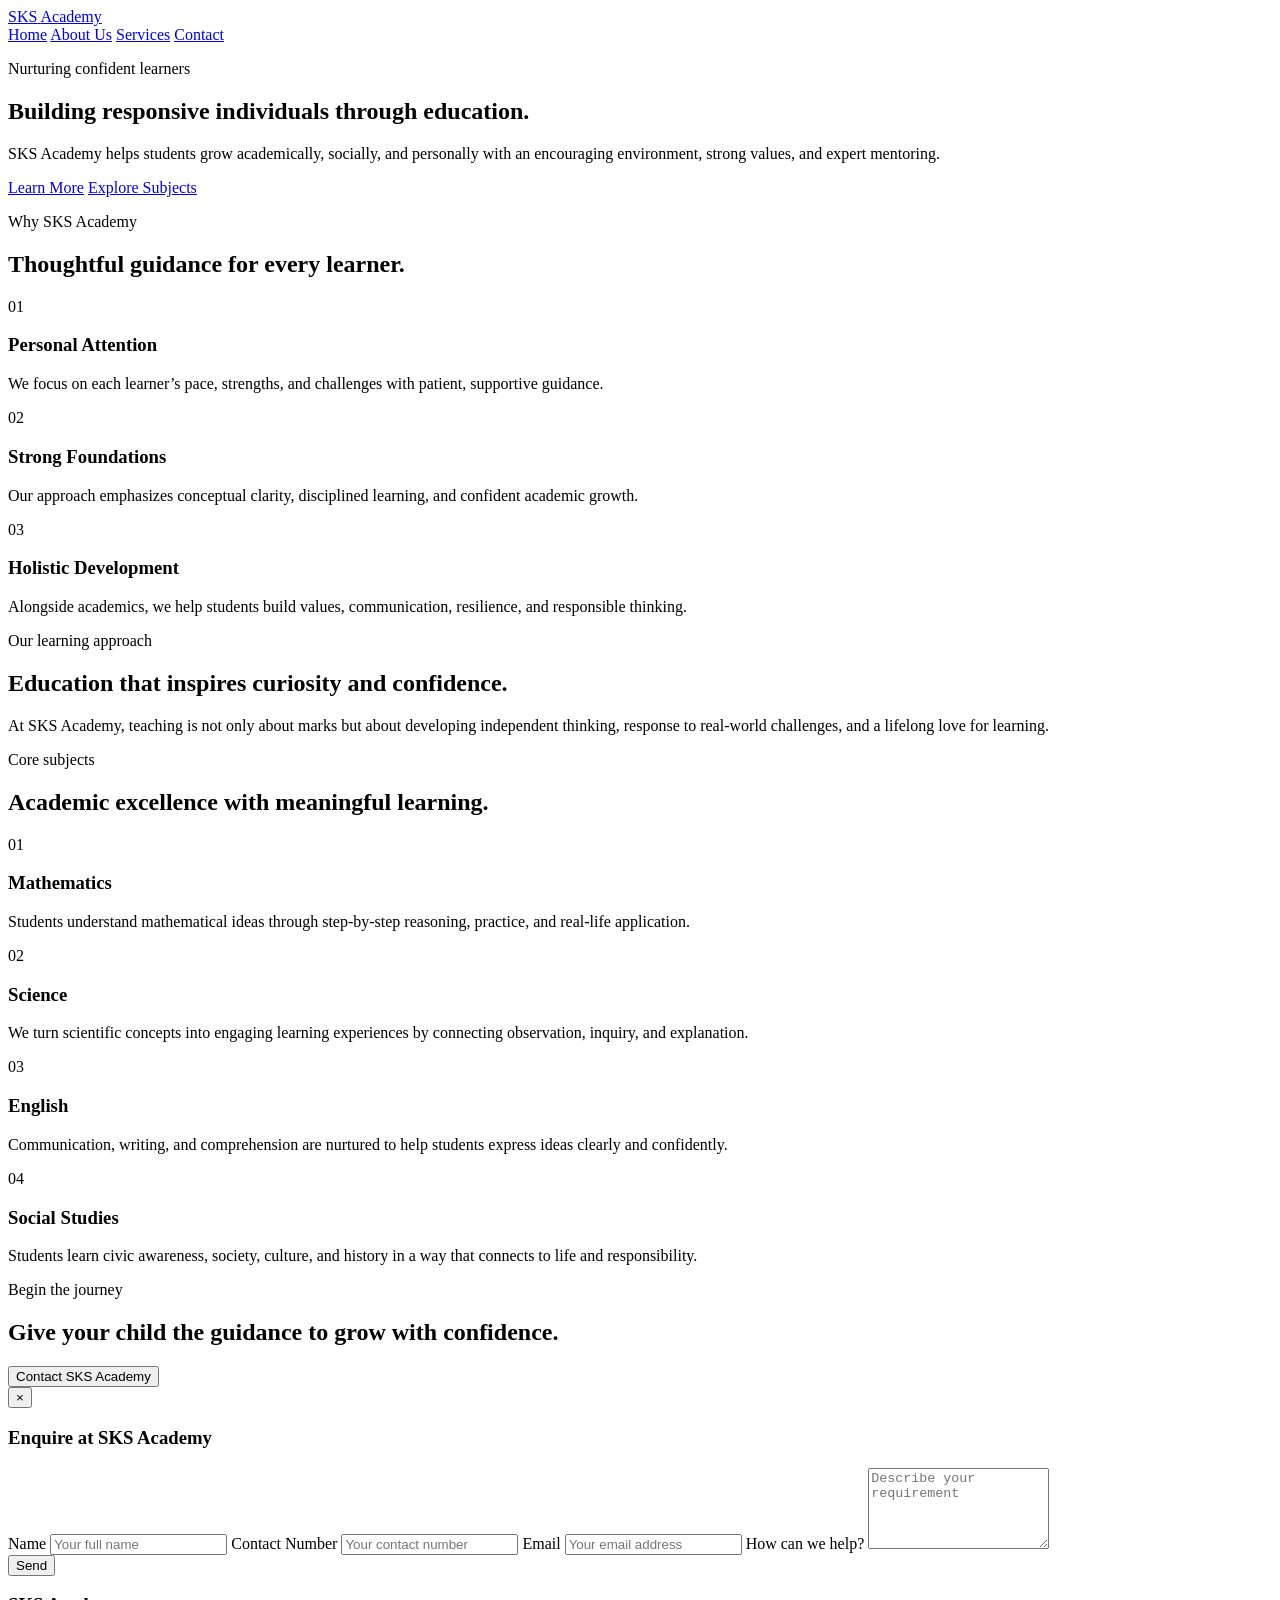
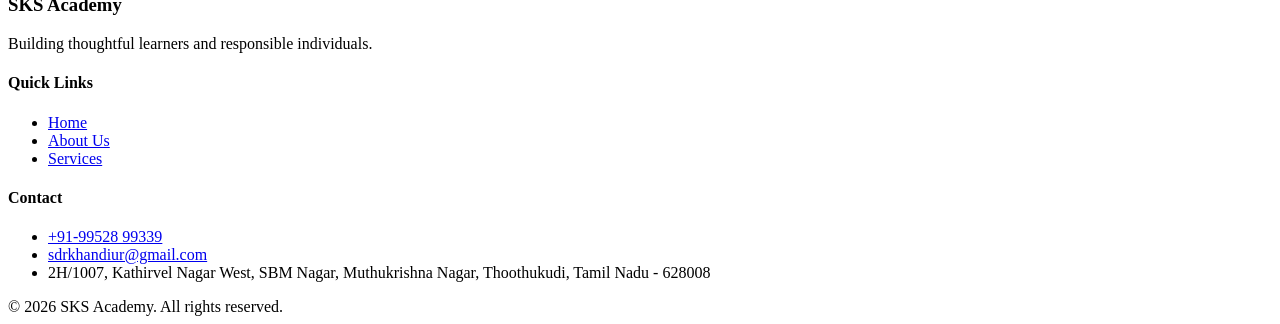
==== index.html @ 6f18d4d8 "Add files via upload" ====
<!DOCTYPE html>
<html lang="en">
  <head>
    <meta charset="UTF-8" />
    <meta name="viewport" content="width=device-width, initial-scale=1.0" />
    <meta name="description" content="SKS Academy nurtures responsive individuals through quality teaching, personal guidance, and strong academic foundations." />
    <title>SKS Academy | Home</title>
    <link rel="preconnect" href="https://fonts.googleapis.com" />
    <link rel="preconnect" href="https://fonts.gstatic.com" crossorigin />
    <link href="https://fonts.googleapis.com/css2?family=Cormorant+Garamond:wght@600;700&family=Inter:wght@400;500;600;700;800&display=swap" rel="stylesheet" />
    <link rel="stylesheet" href="css/styles.css" />
  </head>
  <body>
    <header class="site-header">
      <div class="container nav-wrap">
        <a href="index.html" class="brand">
          <span class="brand-mark">SKS</span>
          <span class="brand-text">Academy</span>
        </a>
        <nav class="main-nav" aria-label="Main navigation">
          <a href="index.html" class="active">Home</a>
          <a href="about.html">About Us</a>
          <a href="services.html">Services</a>
          <a href="#contact">Contact</a>
        </nav>
      </div>
    </header>

    <main>
      <section class="hero">
        <div class="hero-overlay"></div>
        <div class="container hero-content">
          <p class="eyebrow">Nurturing confident learners</p>
          <h1>Building responsive individuals through education.</h1>
          <p class="hero-copy">
            SKS Academy helps students grow academically, socially, and personally with an encouraging environment, strong values, and expert mentoring.
          </p>
          <div class="cta-row">
            <a href="about.html" class="btn btn-primary">Learn More</a>
            <a href="services.html" class="btn btn-secondary">Explore Subjects</a>
          </div>
        </div>
      </section>

      <section class="intro container section-pad">
        <div class="section-heading">
          <p class="eyebrow eyebrow-dark">Why SKS Academy</p>
          <h2>Thoughtful guidance for every learner.</h2>
        </div>
        <div class="intro-grid">
          <div class="info-card">
            <span class="card-number">01</span>
            <h3>Personal Attention</h3>
            <p>We focus on each learner’s pace, strengths, and challenges with patient, supportive guidance.</p>
          </div>
          <div class="info-card">
            <span class="card-number">02</span>
            <h3>Strong Foundations</h3>
            <p>Our approach emphasizes conceptual clarity, disciplined learning, and confident academic growth.</p>
          </div>
          <div class="info-card">
            <span class="card-number">03</span>
            <h3>Holistic Development</h3>
            <p>Alongside academics, we help students build values, communication, resilience, and responsible thinking.</p>
          </div>
        </div>
      </section>

      <section class="feature-band">
        <div class="container feature-grid">
          <div>
            <p class="eyebrow">Our learning approach</p>
            <h2>Education that inspires curiosity and confidence.</h2>
          </div>
          <p>
            At SKS Academy, teaching is not only about marks but about developing independent thinking, response to real-world challenges, and a lifelong love for learning.
          </p>
        </div>
      </section>

      <section class="subjects container section-pad">
        <div class="section-heading center">
          <p class="eyebrow eyebrow-dark">Core subjects</p>
          <h2>Academic excellence with meaningful learning.</h2>
        </div>
        <div class="subject-grid">
          <article class="subject-card">
            <span class="subject-number">01</span>
            <h3>Mathematics</h3>
            <p>Students understand mathematical ideas through step-by-step reasoning, practice, and real-life application.</p>
          </article>
          <article class="subject-card">
            <span class="subject-number">02</span>
            <h3>Science</h3>
            <p>We turn scientific concepts into engaging learning experiences by connecting observation, inquiry, and explanation.</p>
          </article>
          <article class="subject-card">
            <span class="subject-number">03</span>
            <h3>English</h3>
            <p>Communication, writing, and comprehension are nurtured to help students express ideas clearly and confidently.</p>
          </article>
          <article class="subject-card">
            <span class="subject-number">04</span>
            <h3>Social Studies</h3>
            <p>Students learn civic awareness, society, culture, and history in a way that connects to life and responsibility.</p>
          </article>
        </div>
      </section>

      <section class="cta-section" id="contact">
        <div class="container cta-block">
          <div>
            <p class="eyebrow">Begin the journey</p>
            <h2>Give your child the guidance to grow with confidence.</h2>
          </div>
          <button type="button" class="btn btn-primary" id="open-contact-form">Contact SKS Academy</button>
        </div>
      </section>

      <div class="contact-modal hidden" id="contact-modal" aria-hidden="true">
        <div class="contact-modal-backdrop" data-close="true"></div>
        <div class="contact-modal-dialog" role="dialog" aria-modal="true" aria-labelledby="contact-form-title">
          <button type="button" class="modal-close" id="close-contact-form" aria-label="Close contact form">×</button>
          <h3 id="contact-form-title">Enquire at SKS Academy</h3>
          <form id="inquiry-form" action="https://formspree.io/f/your_form_id" method="POST">
            <div class="form-grid">
              <label>
                <span>Name</span>
                <input type="text" name="name" placeholder="Your full name" required />
              </label>
              <label>
                <span>Contact Number</span>
                <input type="tel" name="contact" placeholder="Your contact number" required />
              </label>
              <label class="full-width">
                <span>Email</span>
                <input type="email" name="email" placeholder="Your email address" required />
              </label>
              <label class="full-width">
                <span>How can we help?</span>
                <textarea name="description" rows="5" placeholder="Describe your requirement" required></textarea>
              </label>
              <input type="hidden" name="_subject" value="New inquiry from SKS Academy website" />
            </div>
            <button type="submit" class="btn btn-primary full-width-btn">Send</button>
            <p class="form-status" id="form-status" aria-live="polite"></p>
          </form>
        </div>
      </div>
    </main>

    <footer class="site-footer">
      <div class="container footer-grid">
        <div>
          <h3>SKS Academy</h3>
          <p>Building thoughtful learners and responsible individuals.</p>
        </div>
        <div>
          <h4>Quick Links</h4>
          <ul>
            <li><a href="index.html">Home</a></li>
            <li><a href="about.html">About Us</a></li>
            <li><a href="services.html">Services</a></li>
          </ul>
        </div>
        <div>
          <h4>Contact</h4>
          <ul>
            <li><a href="tel:+919952899339">+91-99528 99339</a></li>
            <li><a href="mailto:sdrkhandiur@gmail.com">sdrkhandiur@gmail.com</a></li>
            <li>2H/1007, Kathirvel Nagar West, SBM Nagar, Muthukrishna Nagar, Thoothukudi, Tamil Nadu - 628008</li>
          </ul>
        </div>
      </div>
      <div class="container copyright">© 2026 SKS Academy. All rights reserved.</div>
    </footer>

    <script src="js/main.js"></script>
  </body>
</html>
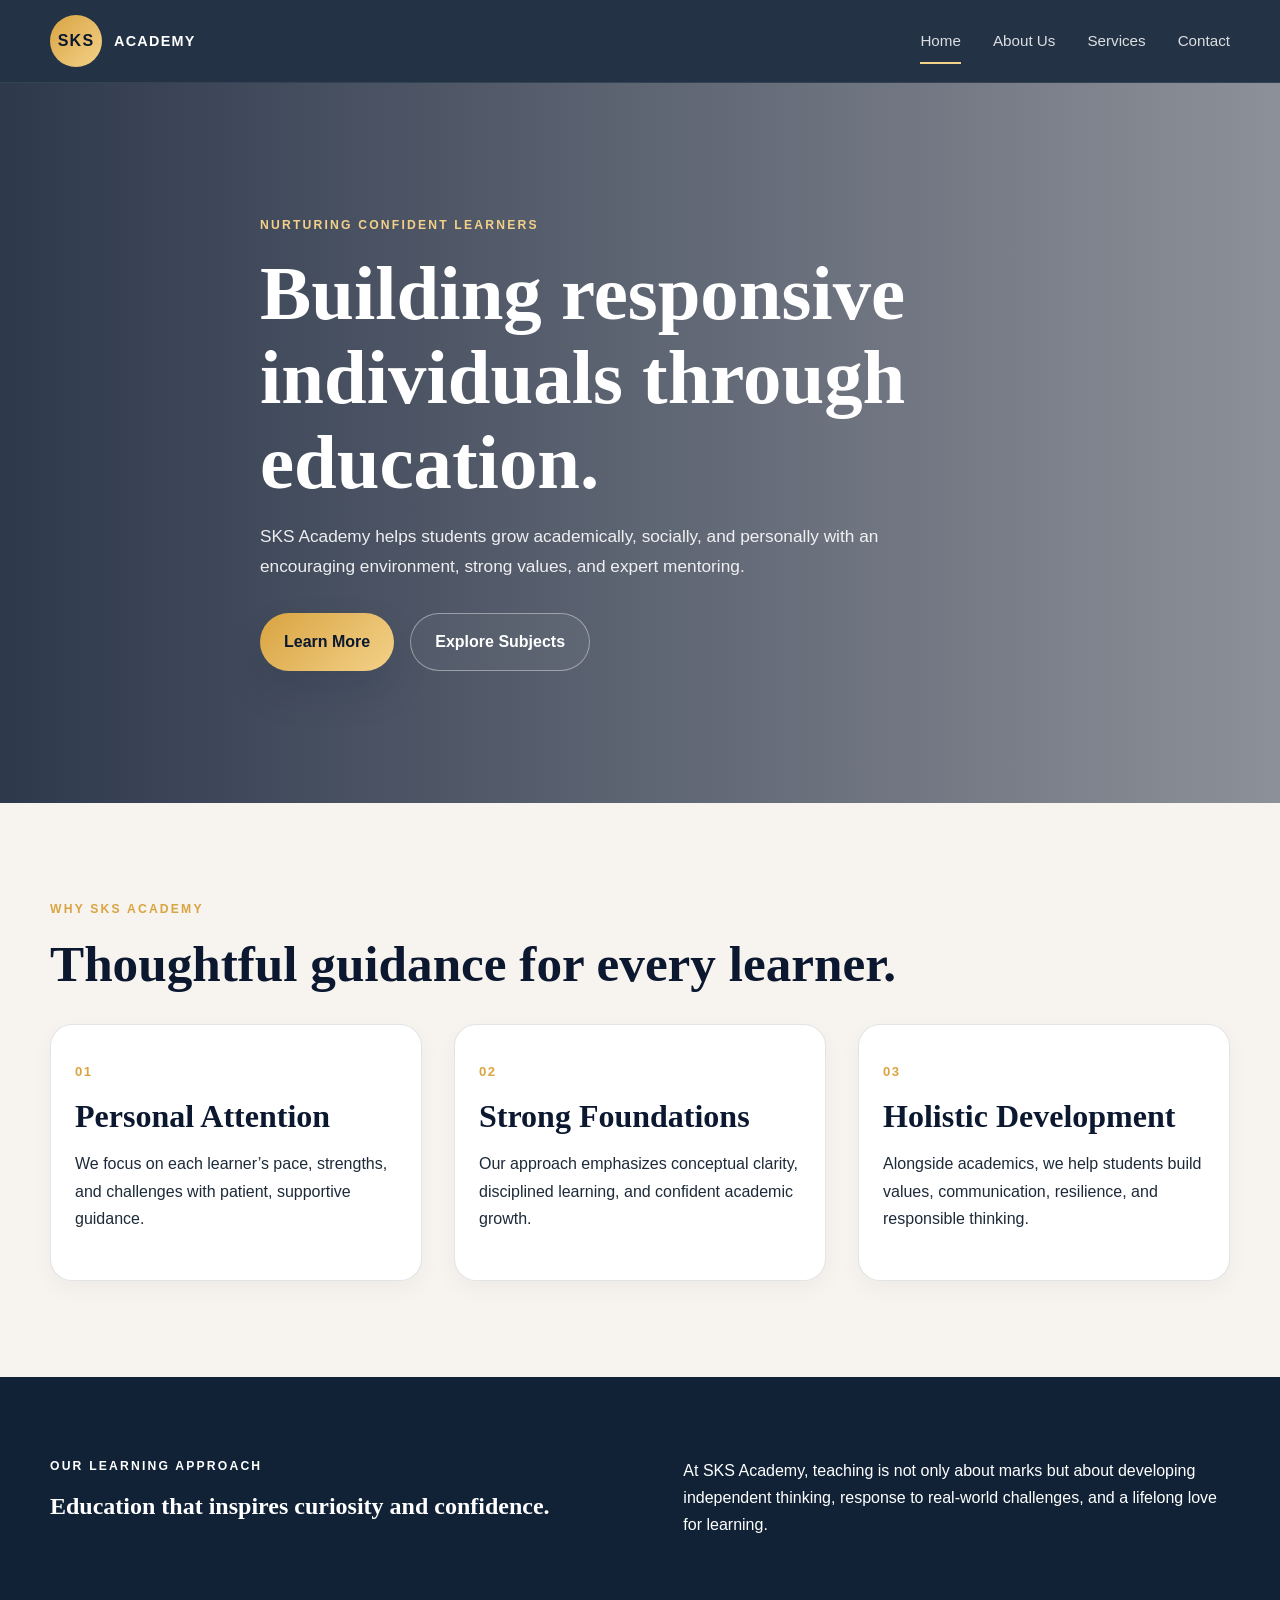
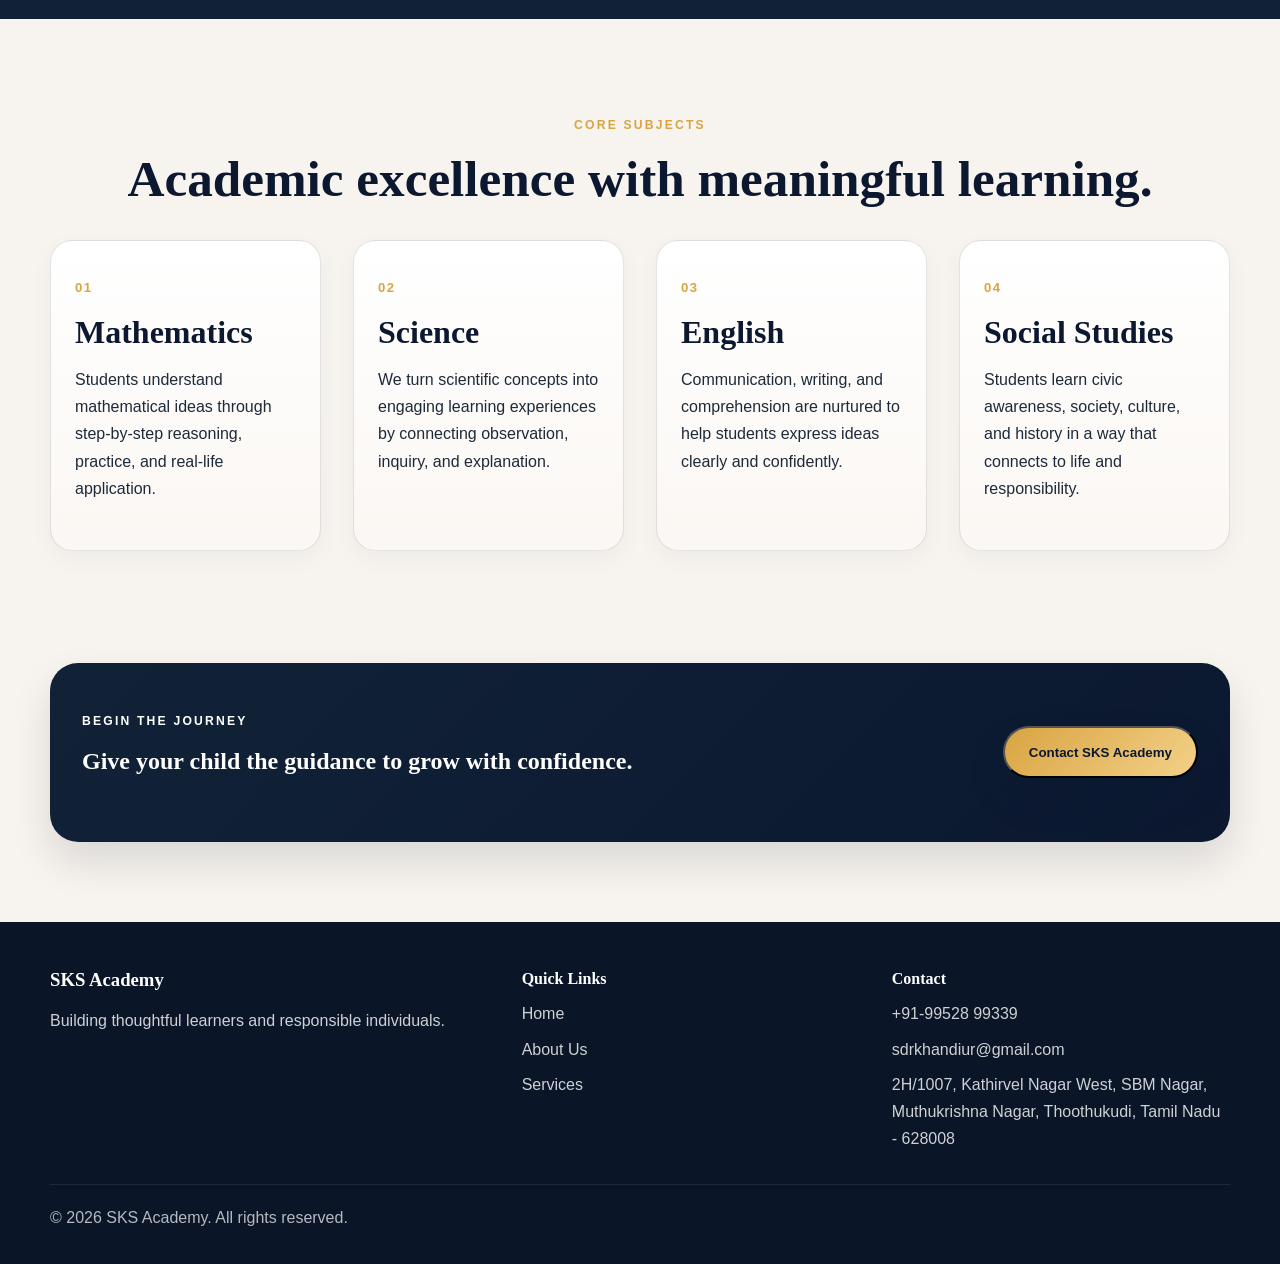
==== commit e1526b38: "Add files via upload" ====
--- a/index.html
+++ b/index.html
@@ -122,7 +122,7 @@
         <div class="contact-modal-dialog" role="dialog" aria-modal="true" aria-labelledby="contact-form-title">
           <button type="button" class="modal-close" id="close-contact-form" aria-label="Close contact form">×</button>
           <h3 id="contact-form-title">Enquire at SKS Academy</h3>
-          <form id="inquiry-form" action="https://formspree.io/f/your_form_id" method="POST">
+          <form id="inquiry-form" action="https://formspree.io/f/xljevvjr" method="POST">
             <div class="form-grid">
               <label>
                 <span>Name</span>
--- a/css/styles.css
+++ b/css/styles.css
@@ -0,0 +1,557 @@
+:root {
+  --navy: #112237;
+  --navy-deep: #0b1830;
+  --gold: #d9a441;
+  --gold-soft: #f3d189;
+  --ivory: #f7f3ee;
+  --white: #ffffff;
+  --text: #1d2a39;
+  --muted: #5d6b7a;
+  --line: rgba(17, 34, 55, 0.12);
+  --shadow: 0 20px 40px rgba(11, 24, 48, 0.12);
+  --max-width: 1180px;
+}
+
+* {
+  box-sizing: border-box;
+}
+
+html {
+  scroll-behavior: smooth;
+}
+
+body {
+  margin: 0;
+  font-family: "Inter", sans-serif;
+  background: var(--ivory);
+  color: var(--text);
+  line-height: 1.7;
+}
+
+a {
+  color: inherit;
+  text-decoration: none;
+}
+
+img {
+  max-width: 100%;
+  display: block;
+}
+
+.container {
+  width: min(var(--max-width), calc(100% - 2rem));
+  margin: 0 auto;
+}
+
+.site-header {
+  position: sticky;
+  top: 0;
+  z-index: 20;
+  background: rgba(17, 34, 55, 0.92);
+  backdrop-filter: blur(8px);
+  border-bottom: 1px solid rgba(255, 255, 255, 0.08);
+}
+
+.nav-wrap {
+  display: flex;
+  justify-content: space-between;
+  align-items: center;
+  min-height: 82px;
+}
+
+.brand {
+  display: inline-flex;
+  align-items: center;
+  gap: 0.75rem;
+  font-weight: 700;
+  color: var(--white);
+  letter-spacing: 0.08em;
+  text-transform: uppercase;
+}
+
+.brand-mark {
+  display: inline-flex;
+  align-items: center;
+  justify-content: center;
+  min-width: 52px;
+  height: 52px;
+  border-radius: 50%;
+  background: linear-gradient(135deg, var(--gold), var(--gold-soft));
+  color: var(--navy-deep);
+  font-weight: 800;
+}
+
+.brand-text {
+  font-size: 0.9rem;
+}
+
+.main-nav {
+  display: flex;
+  align-items: center;
+  gap: 2rem;
+  color: rgba(255, 255, 255, 0.84);
+  font-size: 0.95rem;
+}
+
+.main-nav a {
+  position: relative;
+  padding: 0.35rem 0;
+}
+
+.main-nav a::after {
+  content: "";
+  position: absolute;
+  left: 0;
+  bottom: -4px;
+  width: 0;
+  height: 2px;
+  background: var(--gold-soft);
+  transition: width 0.2s ease;
+}
+
+.main-nav a:hover::after,
+.main-nav a.active::after {
+  width: 100%;
+}
+
+.hero {
+  position: relative;
+  background-image: url("https://images.unsplash.com/photo-1513258496099-48168024aec0?auto=format&fit=crop&w=1600&q=80");
+  background-size: cover;
+  background-position: center;
+  min-height: 720px;
+  display: flex;
+  align-items: center;
+}
+
+.hero-overlay {
+  position: absolute;
+  inset: 0;
+  background: linear-gradient(90deg, rgba(11, 24, 48, 0.85), rgba(11, 24, 48, 0.45));
+}
+
+.hero-content {
+  position: relative;
+  z-index: 1;
+  color: var(--white);
+  max-width: 760px;
+  padding: 76px 0;
+}
+
+.eyebrow {
+  margin: 0 0 1rem;
+  color: var(--gold-soft);
+  font-size: 0.76rem;
+  font-weight: 700;
+  letter-spacing: 0.18em;
+  text-transform: uppercase;
+}
+
+.eyebrow-dark {
+  color: var(--gold);
+}
+
+h1,
+h2,
+h3,
+h4 {
+  margin-top: 0;
+  color: var(--navy-deep);
+  line-height: 1.1;
+  font-family: "Cormorant Garamond", serif;
+}
+
+.hero h1 {
+  font-size: clamp(3.2rem, 6vw, 6rem);
+  color: var(--white);
+  margin-bottom: 1rem;
+}
+
+.hero-copy {
+  max-width: 620px;
+  font-size: 1.08rem;
+  color: rgba(255, 255, 255, 0.9);
+}
+
+.cta-row {
+  display: flex;
+  flex-wrap: wrap;
+  gap: 1rem;
+  margin-top: 2rem;
+}
+
+.btn {
+  display: inline-flex;
+  align-items: center;
+  justify-content: center;
+  min-height: 52px;
+  padding: 0.9rem 1.5rem;
+  border-radius: 999px;
+  font-weight: 700;
+  transition: transform 0.2s ease, box-shadow 0.2s ease;
+}
+
+.btn:hover {
+  transform: translateY(-2px);
+}
+
+.btn-primary {
+  background: linear-gradient(135deg, var(--gold), var(--gold-soft));
+  color: var(--navy-deep);
+  box-shadow: var(--shadow);
+}
+
+.btn-secondary {
+  border: 1px solid rgba(255, 255, 255, 0.4);
+  color: var(--white);
+  background: rgba(255, 255, 255, 0.04);
+}
+
+.section-pad {
+  padding: 6rem 0;
+}
+
+.section-heading {
+  margin-bottom: 2rem;
+}
+
+.section-heading h2 {
+  font-size: clamp(2.5rem, 4vw, 4rem);
+  margin-bottom: 0;
+}
+
+.center {
+  text-align: center;
+}
+
+.intro-grid,
+.subject-grid,
+.values-grid,
+.footer-grid {
+  display: grid;
+  gap: 2rem;
+}
+
+.intro-grid {
+  grid-template-columns: repeat(3, minmax(0, 1fr));
+}
+
+.info-card,
+.subject-card,
+.value-card {
+  background: var(--white);
+  border: 1px solid var(--line);
+  border-radius: 22px;
+  padding: 2rem 1.5rem;
+  box-shadow: 0 8px 24px rgba(17, 34, 55, 0.04);
+}
+
+.card-number,
+.subject-number,
+.service-number {
+  display: inline-block;
+  font-size: 0.82rem;
+  font-weight: 800;
+  color: var(--gold);
+  letter-spacing: 0.12em;
+  margin-bottom: 1rem;
+}
+
+.info-card h3,
+.subject-card h3,
+.values-grid h3 {
+  font-size: 2rem;
+  margin-bottom: 0.8rem;
+}
+
+.feature-band {
+  background: var(--navy);
+  color: rgba(255, 255, 255, 0.8);
+  padding: 4rem 0;
+}
+
+.feature-band h2,
+.feature-band p,
+.feature-band .eyebrow {
+  color: var(--white);
+}
+
+.feature-grid {
+  display: grid;
+  grid-template-columns: 1.1fr 1fr;
+  align-items: center;
+  gap: 2rem;
+}
+
+.subject-grid {
+  grid-template-columns: repeat(4, minmax(0, 1fr));
+  margin-top: 2rem;
+}
+
+.subject-card {
+  background: linear-gradient(180deg, var(--white), #fbf7f3);
+}
+
+.cta-section {
+  padding: 1rem 0 5rem;
+}
+
+.cta-block {
+  background: linear-gradient(135deg, var(--navy), var(--navy-deep));
+  border-radius: 28px;
+  padding: 3rem 2rem;
+  display: flex;
+  justify-content: space-between;
+  align-items: center;
+  gap: 2rem;
+  box-shadow: var(--shadow);
+}
+
+.cta-block h2,
+.cta-block .eyebrow {
+  color: var(--white);
+}
+
+.site-footer {
+  background: #0a1627;
+  color: rgba(255, 255, 255, 0.8);
+  padding-top: 3rem;
+}
+
+.footer-grid {
+  grid-template-columns: 1.3fr 1fr 1fr;
+  padding-bottom: 2rem;
+}
+
+.site-footer h3,
+.site-footer h4 {
+  color: var(--white);
+  margin-bottom: 0.8rem;
+}
+
+.site-footer ul {
+  list-style: none;
+  padding: 0;
+  margin: 0;
+  display: grid;
+  gap: 0.5rem;
+}
+
+.site-footer a:hover {
+  color: var(--gold-soft);
+}
+
+.contact-modal {
+  position: fixed;
+  inset: 0;
+  display: flex;
+  align-items: center;
+  justify-content: center;
+  z-index: 100;
+}
+
+.contact-modal.hidden {
+  display: none;
+}
+
+.contact-modal-backdrop {
+  position: absolute;
+  inset: 0;
+  background: rgba(11, 24, 48, 0.7);
+}
+
+.contact-modal-dialog {
+  position: relative;
+  width: min(640px, calc(100% - 2rem));
+  background: var(--white);
+  border-radius: 22px;
+  padding: 2rem;
+  box-shadow: var(--shadow);
+}
+
+.modal-close {
+  position: absolute;
+  top: 1rem;
+  right: 1rem;
+  border: none;
+  background: transparent;
+  font-size: 2rem;
+  cursor: pointer;
+  color: var(--navy-deep);
+}
+
+.contact-modal-dialog h3 {
+  margin-bottom: 1.5rem;
+  font-size: clamp(2.2rem, 3vw, 3rem);
+}
+
+.form-grid {
+  display: grid;
+  grid-template-columns: 1fr 1fr;
+  gap: 1rem;
+}
+
+label {
+  display: flex;
+  flex-direction: column;
+  gap: 0.5rem;
+  font-weight: 600;
+  color: var(--navy-deep);
+}
+
+label span {
+  font-size: 0.95rem;
+}
+
+.full-width {
+  grid-column: 1 / -1;
+}
+
+input,
+textarea {
+  width: 100%;
+  border: 1px solid rgba(17, 34, 55, 0.16);
+  border-radius: 12px;
+  padding: 0.9rem 1rem;
+  font: inherit;
+  color: var(--text);
+  background: #fbfaf8;
+}
+
+textarea {
+  resize: vertical;
+  min-height: 120px;
+}
+
+.full-width-btn {
+  width: 100%;
+  margin-top: 1.25rem;
+  border: none;
+  cursor: pointer;
+  font: inherit;
+}
+
+.copyright {
+  border-top: 1px solid rgba(255, 255, 255, 0.08);
+  padding: 1.2rem 0 2rem;
+  color: rgba(255, 255, 255, 0.7);
+}
+
+.page-hero {
+  background: linear-gradient(135deg, rgba(17, 34, 55, 0.9), rgba(17, 34, 55, 0.75)), url("https://images.unsplash.com/photo-1522202176988-66273c2fd55f?auto=format&fit=crop&w=1600&q=80") center/cover no-repeat;
+  padding: 7rem 0 5rem;
+}
+
+.small-hero h1 {
+  color: var(--white);
+  font-size: clamp(2.7rem, 5vw, 4.7rem);
+  max-width: 720px;
+}
+
+.two-column {
+  display: grid;
+  grid-template-columns: 0.9fr 1.1fr;
+  gap: 2.5rem;
+  align-items: start;
+}
+
+.two-column p {
+  margin-top: 0;
+  color: var(--muted);
+}
+
+.alt-band {
+  background: linear-gradient(180deg, #f4efe9, #fffdfb);
+}
+
+.values-grid {
+  grid-template-columns: repeat(2, minmax(0, 1fr));
+}
+
+.alt-band .eyebrow,
+.alt-band h3,
+.alt-band p {
+  color: var(--navy-deep);
+}
+
+.services-layout {
+  display: grid;
+  gap: 2rem;
+}
+
+.service-item {
+  display: grid;
+  grid-template-columns: 110px 1fr;
+  align-items: start;
+  gap: 2rem;
+  background: var(--white);
+  border: 1px solid var(--line);
+  border-radius: 24px;
+  padding: 2rem;
+}
+
+.service-number {
+  font-size: 2rem;
+  color: var(--gold);
+  margin: 0;
+  letter-spacing: 0;
+}
+
+.service-item h2 {
+  font-size: clamp(2rem, 3vw, 3rem);
+  margin-bottom: 0.5rem;
+}
+
+@media (max-width: 900px) {
+  .intro-grid,
+  .subject-grid,
+  .values-grid,
+  .footer-grid,
+  .feature-grid,
+  .two-column {
+    grid-template-columns: 1fr 1fr;
+  }
+
+  .subject-grid {
+    grid-template-columns: repeat(2, minmax(0, 1fr));
+  }
+}
+
+@media (max-width: 720px) {
+  .nav-wrap {
+    flex-direction: column;
+    justify-content: center;
+    padding: 1rem 0;
+  }
+
+  .main-nav {
+    width: 100%;
+    justify-content: center;
+    flex-wrap: wrap;
+    gap: 1rem 1.2rem;
+  }
+
+  .hero {
+    min-height: 600px;
+  }
+
+  .intro-grid,
+  .subject-grid,
+  .values-grid,
+  .footer-grid,
+  .feature-grid,
+  .two-column,
+  .cta-block,
+  .service-item {
+    grid-template-columns: 1fr;
+    display: grid;
+  }
+
+  .cta-block {
+    padding: 2.5rem 1.5rem;
+  }
+
+  .service-item {
+    gap: 1rem;
+  }
+}
